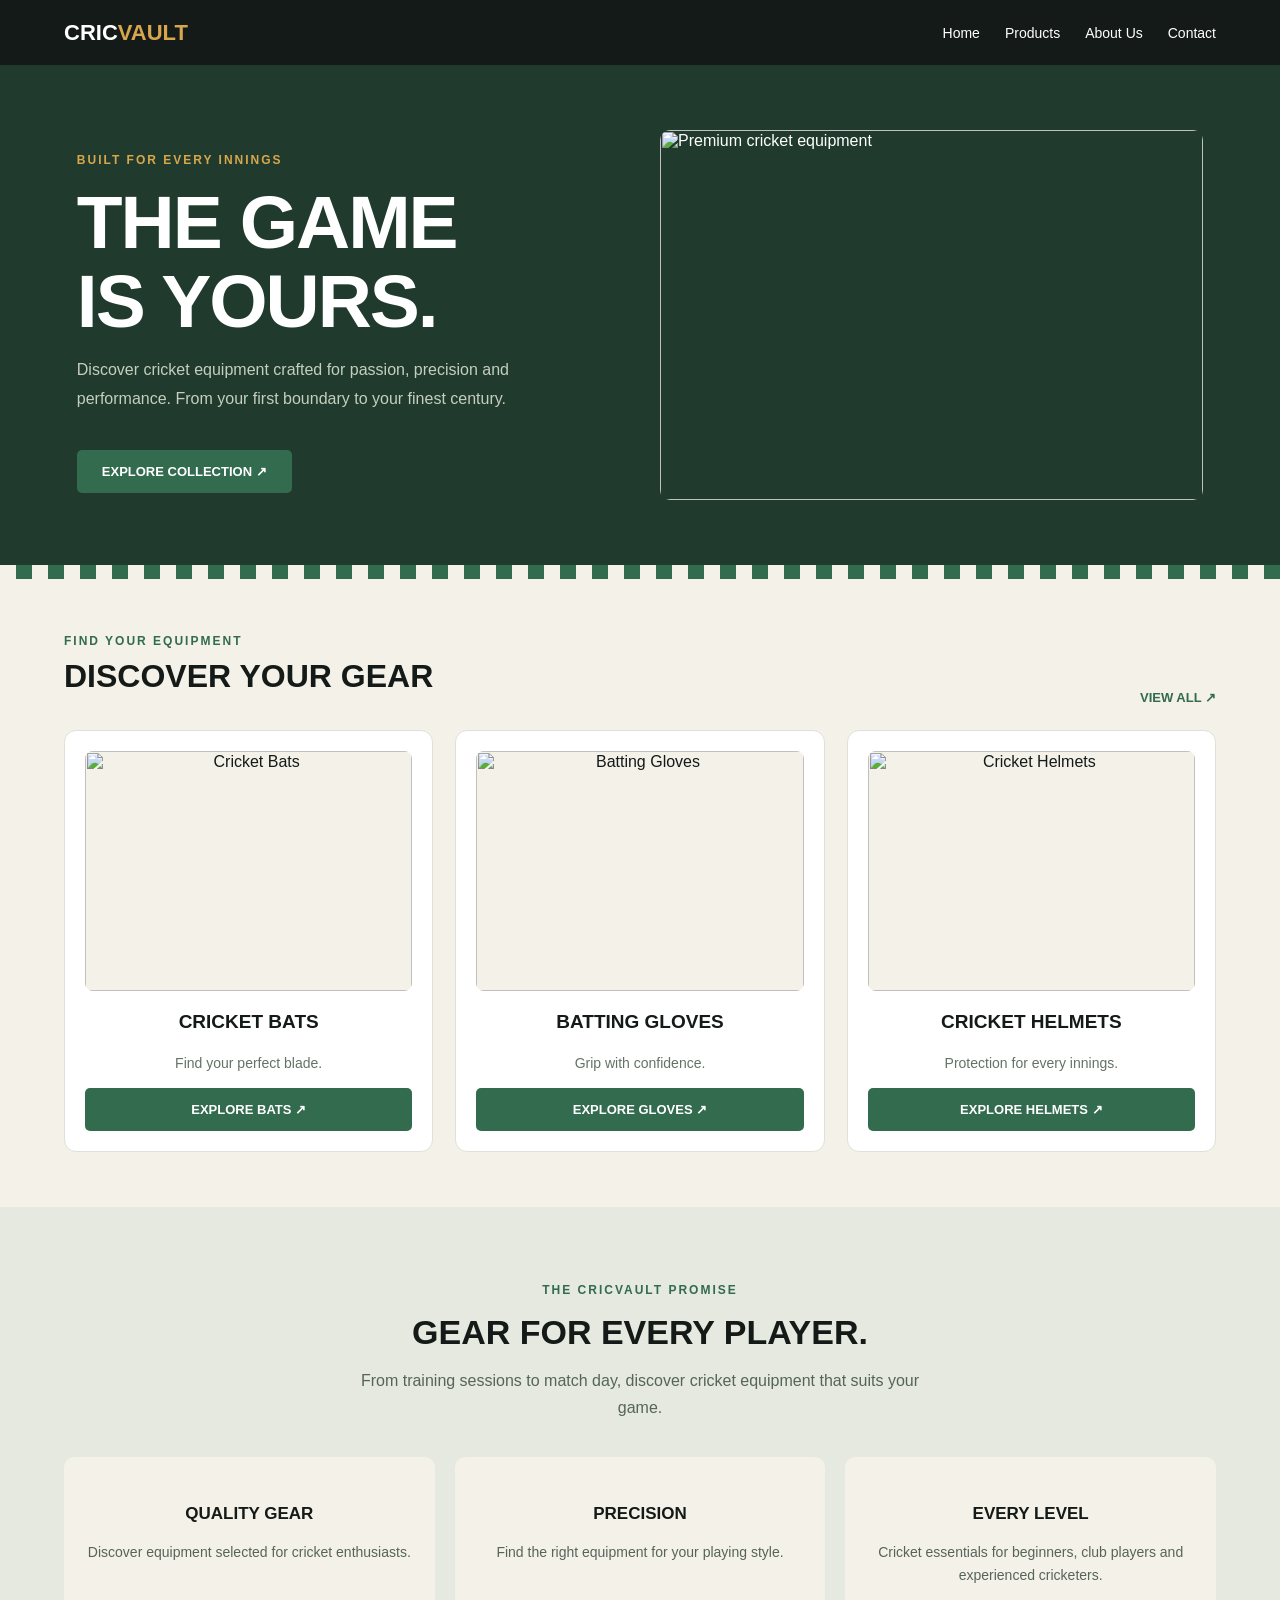
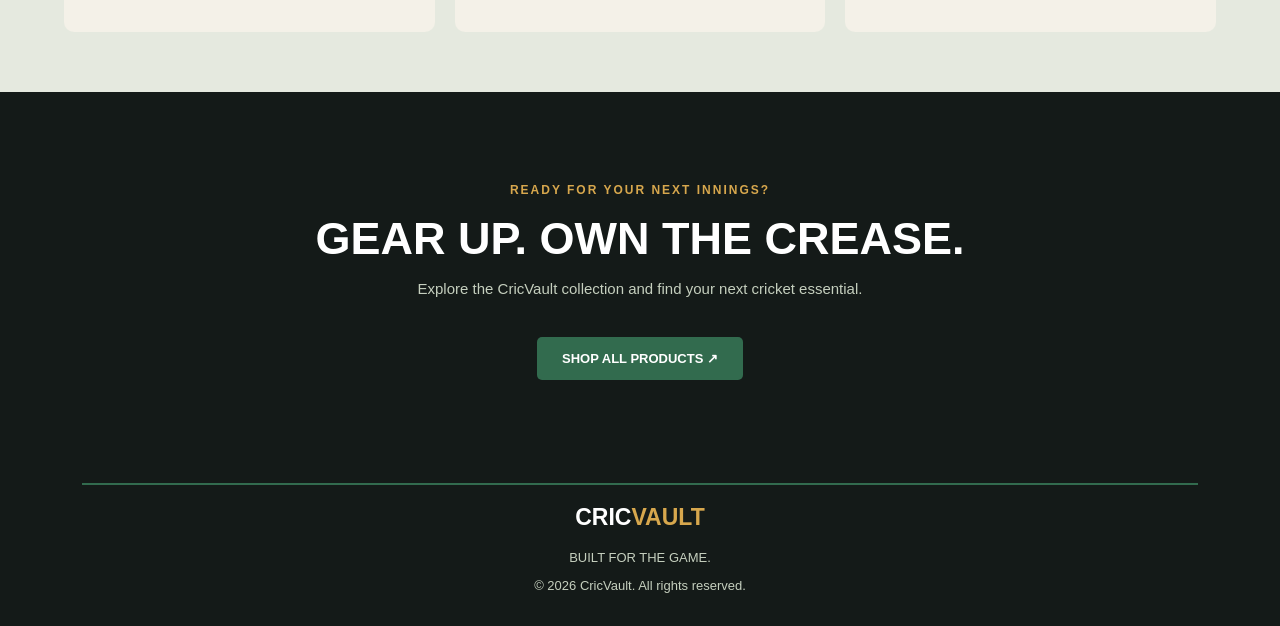
==== index.html @ b8066f30 "Add files via upload" ====
<html>

<head>

    <meta name="viewport"
          content="width=device-width, initial-scale=1.0">

    <title>CricVault</title>
    <link rel="stylesheet" href="index.css">
</head>

<body>

    <header>
        <h1>
            <a href="index.html">
                CRIC<span>VAULT</span>
            </a>
        </h1>

        <p>
            <a href="index.html">Home</a>
            <a href="products.html">Products</a>
            <a href="about_us.html">About Us</a>
            <a href="contact_us.html">Contact</a>
        </p>
    </header>

    <!-- HERO SECTION -->

    <section id="hero">

        <div class="hero-text">
            <h4>BUILT FOR EVERY INNINGS</h4>

            <h1>THE GAME<br>IS YOURS.</h1>

            <p>
                Discover cricket equipment crafted
                for passion, precision and performance.
                From your first boundary to your finest century.
            </p>

            <a href="products.html" class="btn">
                EXPLORE COLLECTION ↗
            </a>
        </div>

        <div class="hero-image">
            <img src="imgs/bg1.png"
                 alt="Premium cricket equipment">
        </div>

    </section>

    <!-- CHECKERBOARD STRIP -->

    <div class="checker"></div>

    <!-- SHOP BY CATEGORY -->

    <section class="categories">

        <div class="section-heading">
            <div>
                <h4>FIND YOUR EQUIPMENT</h4>
                <h2>DISCOVER YOUR GEAR</h2>
            </div>

            <a href="products.html">VIEW ALL ↗</a>
        </div>

        <div class="Products">

            <div class="product-card">
                <img src="imgs/bat1.png"
                     alt="Cricket Bats">

                <h3>CRICKET BATS</h3>

                <p>
                    Find your perfect blade.
                </p>

                <a href="products.html" class="btn">
                    EXPLORE BATS ↗
                </a>
            </div>

            <div class="product-card">
                <img src="imgs/gloves.jpg"
                     alt="Batting Gloves">

                <h3>BATTING GLOVES</h3>

                <p>
                    Grip with confidence.
                </p>

                <a href="products.html" class="btn">
                    EXPLORE GLOVES ↗
                </a>
            </div>

            <div class="product-card">
                <img src="imgs/helmet1.png"
                     alt="Cricket Helmets">

                <h3>CRICKET HELMETS</h3>

                <p>
                    Protection for every innings.
                </p>

                <a href="products.html" class="btn">
                    EXPLORE HELMETS ↗
                </a>
            </div>

        </div>

    </section>

    <!-- WHY CRICVAULT -->

    <section class="why-us">

        <h4>THE CRICVAULT PROMISE</h4>

        <h2>GEAR FOR EVERY PLAYER.</h2>

        <p>
            From training sessions to match day,
            discover cricket equipment that suits your game.
        </p>

        <div class="features">

            <div class="feature-card">
                <h3>QUALITY GEAR</h3>
                <p>
                    Discover equipment selected
                    for cricket enthusiasts.
                </p>
            </div>

            <div class="feature-card">
                <h3>PRECISION</h3>
                <p>
                    Find the right equipment
                    for your playing style.
                </p>
            </div>

            <div class="feature-card">
                <h3>EVERY LEVEL</h3>
                <p>
                    Cricket essentials for beginners,
                    club players and experienced cricketers.
                </p>
            </div>

        </div>

    </section>

    <!-- SHOP NOW SECTION -->

    <section class="shop-now">

        <h4>READY FOR YOUR NEXT INNINGS?</h4>

        <h2>GEAR UP. OWN THE CREASE.</h2>

        <p>
            Explore the CricVault collection and
            find your next cricket essential.
        </p>

        <a href="products.html" class="btn">
            SHOP ALL PRODUCTS ↗
        </a>

    </section>

    <!-- FOOTER -->

    <footer>
        <hr>

        <h2>CRIC<span>VAULT</span></h2>

        <p>BUILT FOR THE GAME.</p>

        <p>
            © 2026 CricVault. All rights reserved.
        </p>
    </footer>

</body>
</html>
---- index.css ----
* {
    box-sizing: border-box;
}

html {
    scroll-behavior: smooth;
}

body {
    margin: 0;
    padding: 0;
    min-height: 100vh;
    display: flex;
    flex-direction: column;
    font-family: Arial, Helvetica, sans-serif;
    background-color: #F4F1E8;
    color: #141A18;
}

/* HEADER */

header {
    background-color: #141A18;
    height: 65px;
    padding: 0 5%;

    display: flex;
    justify-content: space-between;
    align-items: center;

    position: sticky;
    top: 0;
    z-index: 100;
}

header h1 {
    font-size: 22px;
    font-weight: 800;
}

header a {
    color: white;
    text-decoration: none;
}

header span,
footer span {
    color: #D7A74D;
}

header p {
    display: flex;
    gap: 25px;
}

header p a {
    font-size: 14px;
}

header p a:hover {
    color: #D7A74D;
}

/* HERO */

#hero {
    background-color: #203B2D;
    color: white;

    display: grid;
    grid-template-columns: 1fr 1fr;
    align-items: center;
    gap: 40px;

    padding: 65px 6%;
    min-height: 500px;
}

.hero-text h4 {
    color: #D7A74D;
    font-size: 12px;
    letter-spacing: 2px;
}

.hero-text h1 {
    font-size: clamp(42px, 6vw, 75px);
    font-weight: 900;
    line-height: 1.05;
    margin: 15px 0;
    letter-spacing: -2px;
}

.hero-text p {
    color: #C5CFBE;
    font-size: 16px;
    line-height: 1.8;
    max-width: 450px;
}

.hero-image {
    width: 100%;
}

.hero-image img {
    width: 100%;
    height: 370px;
    object-fit: cover;
    border-radius: 10px;
    display: block;
}

/* BUTTONS */

.btn {
    display: inline-block;
    background-color: #326B4E;
    color: white;

    padding: 14px 25px;
    border-radius: 5px;

    font-size: 13px;
    font-weight: bold;
    text-decoration: none;

    margin-top: 20px;
    transition: 0.3s ease;
}

.btn:hover {
    background-color: #24543B;
    transform: translateY(-2px);
}

/* CHECKERBOARD */

.checker {
    height: 14px;

    background: conic-gradient(
        #326B4E 25%,
        #F4F1E8 0 50%,
        #326B4E 0 75%,
        #F4F1E8 0
    ) 0 0 / 32px 28px;
}

/* CATEGORY SECTION */

.categories {
    padding: 55px 5%;
}

.section-heading {
    display: flex;
    justify-content: space-between;
    align-items: end;
    gap: 15px;
    margin-bottom: 25px;
}

.section-heading h4 {
    color: #326B4E;
    font-size: 12px;
    letter-spacing: 2px;
    margin: 0;
}

.section-heading h2 {
    font-size: 32px;
    margin: 10px 0;
}

.section-heading a {
    color: #326B4E;
    text-decoration: none;
    font-weight: bold;
    font-size: 13px;
}

/* PRODUCT CARDS */

.Products {
    display: grid;
    grid-template-columns: repeat(3, 1fr);
    gap: 22px;
}

.product-card {
    background-color: white;
    border: 1px solid #DDE2D8;
    border-radius: 12px;

    padding: 20px;
    text-align: center;

    display: flex;
    flex-direction: column;
    align-items: center;

    transition: 0.3s ease;
}

.product-card:hover {
    transform: translateY(-5px);
    box-shadow: 0 10px 25px rgba(20, 26, 24, 0.12);
}

.product-card img {
    width: 100%;
    height: 240px;
    object-fit: contain;

    background-color: #F4F1E8;
    border-radius: 8px;
}

.product-card h3 {
    color: #141A18;
    font-size: 19px;
    margin: 20px 0 5px;
}

.product-card p {
    color: #647267;
    font-size: 14px;
    line-height: 1.6;
}

.product-card .btn {
    margin-top: auto;
    width: 100%;
}

/* WHY CRICVAULT */

.why-us {
    background-color: #E5E9DF;
    padding: 60px 5%;
    text-align: center;
}

.why-us h4 {
    color: #326B4E;
    font-size: 12px;
    letter-spacing: 2px;
}

.why-us h2 {
    font-size: 34px;
    margin: 15px 0;
}

.why-us > p {
    color: #56645A;
    max-width: 600px;
    margin: 0 auto 35px;
    line-height: 1.7;
}

.features {
    display: grid;
    grid-template-columns: repeat(3, 1fr);
    gap: 20px;
}

.feature-card {
    background-color: #F4F1E8;
    padding: 30px 20px;
    border-radius: 10px;
}

.feature-card h3 {
    font-size: 17px;
    color: #141A18;
}

.feature-card p {
    color: #56645A;
    font-size: 14px;
    line-height: 1.7;
}

/* SHOP NOW */

.shop-now {
    background-color: #141A18;
    color: white;
    text-align: center;
    padding: 75px 20px;
}

.shop-now h4 {
    color: #D7A74D;
    font-size: 12px;
    letter-spacing: 2px;
}

.shop-now h2 {
    font-size: clamp(28px, 4vw, 45px);
    margin: 15px 0;
}

.shop-now p {
    color: #C5CFBE;
    font-size: 15px;
}

.shop-now .btn {
    margin-top: 25px;
}

/* FOOTER */

footer {
    background-color: #141A18;
    color: white;
    text-align: center;
    padding: 20px;
    margin-top: auto;
}

footer hr {
    border: none;
    background-color: #326B4E;
    height: 2px;
    width: 90%;
}

footer h2 {
    font-size: 23px;
}

footer p {
    color: #C5CFBE;
    font-size: 13px;
}

/* TABLET */

@media (max-width: 768px) {

    header {
        height: auto;
        flex-direction: column;
        padding: 12px;
    }

    header h1 {
        font-size: 25px;
        margin: 10px 0;
    }

    header p {
        flex-wrap: wrap;
        justify-content: center;
        gap: 15px;
    }

    #hero {
        grid-template-columns: 1fr;
        padding: 45px 5%;
        gap: 25px;
    }

    .hero-text h1 {
        font-size: 45px;
    }

    .hero-image img {
        height: 300px;
    }

    .Products {
        grid-template-columns: repeat(2, 1fr);
    }

    .features {
        grid-template-columns: 1fr;
    }
}

/* MOBILE */

@media (max-width: 480px) {

    .hero-text h1 {
        font-size: 38px;
    }

    .hero-image img {
        height: 220px;
    }

    .Products {
        grid-template-columns: 1fr;
    }

    .section-heading h2 {
        font-size: 24px;
    }

    .why-us h2 {
        font-size: 27px;
    }

    .categories {
        padding: 35px 5%;
    }
}
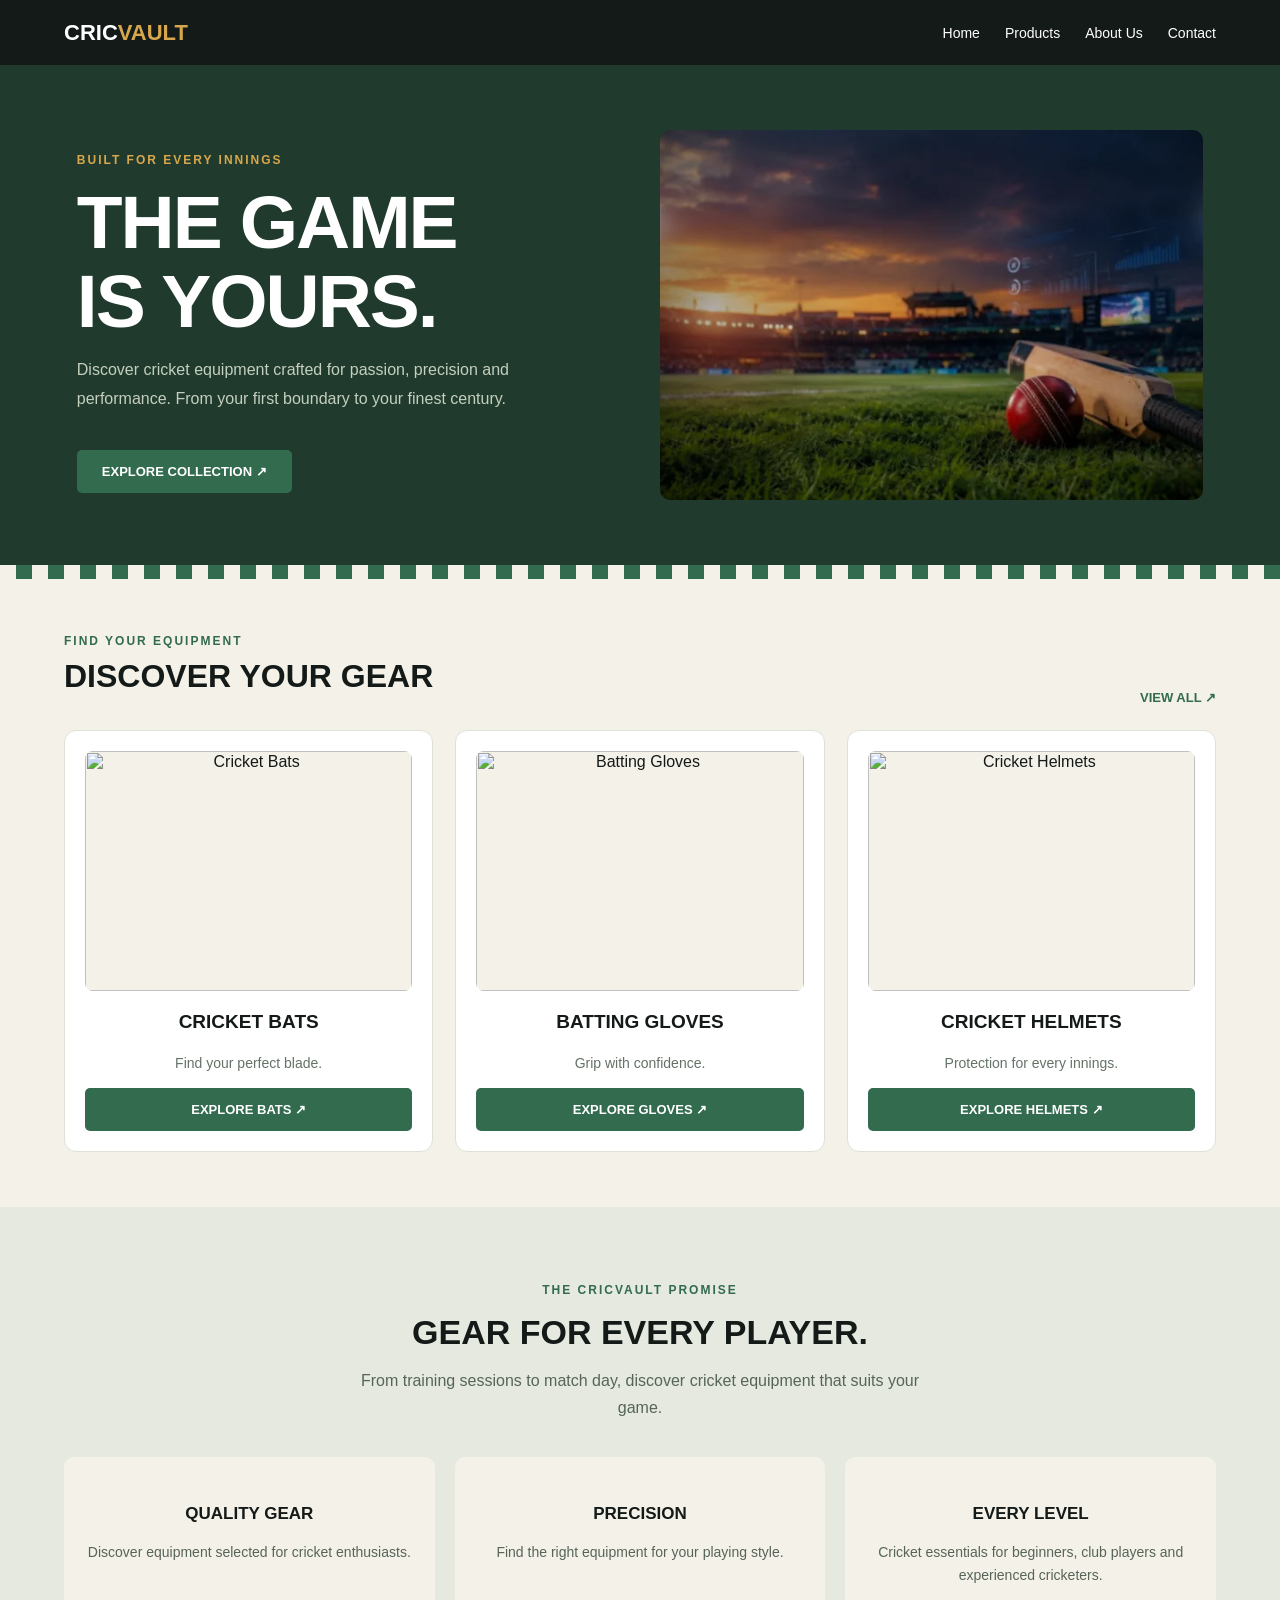
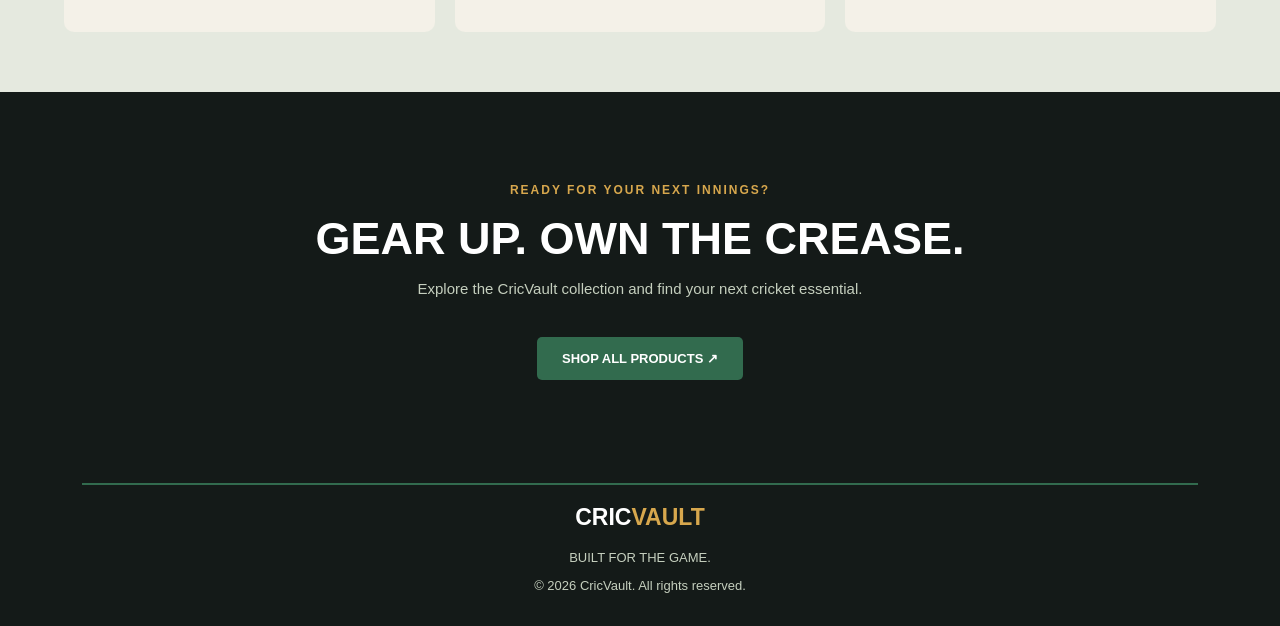
==== commit 37c6468b: "Update index.html" ====
--- a/index.html
+++ b/index.html
@@ -49,7 +49,7 @@
         </div>
 
         <div class="hero-image">
-            <img src="imgs/bg1.png"
+            <img src="bg1.png"
                  alt="Premium cricket equipment">
         </div>
 
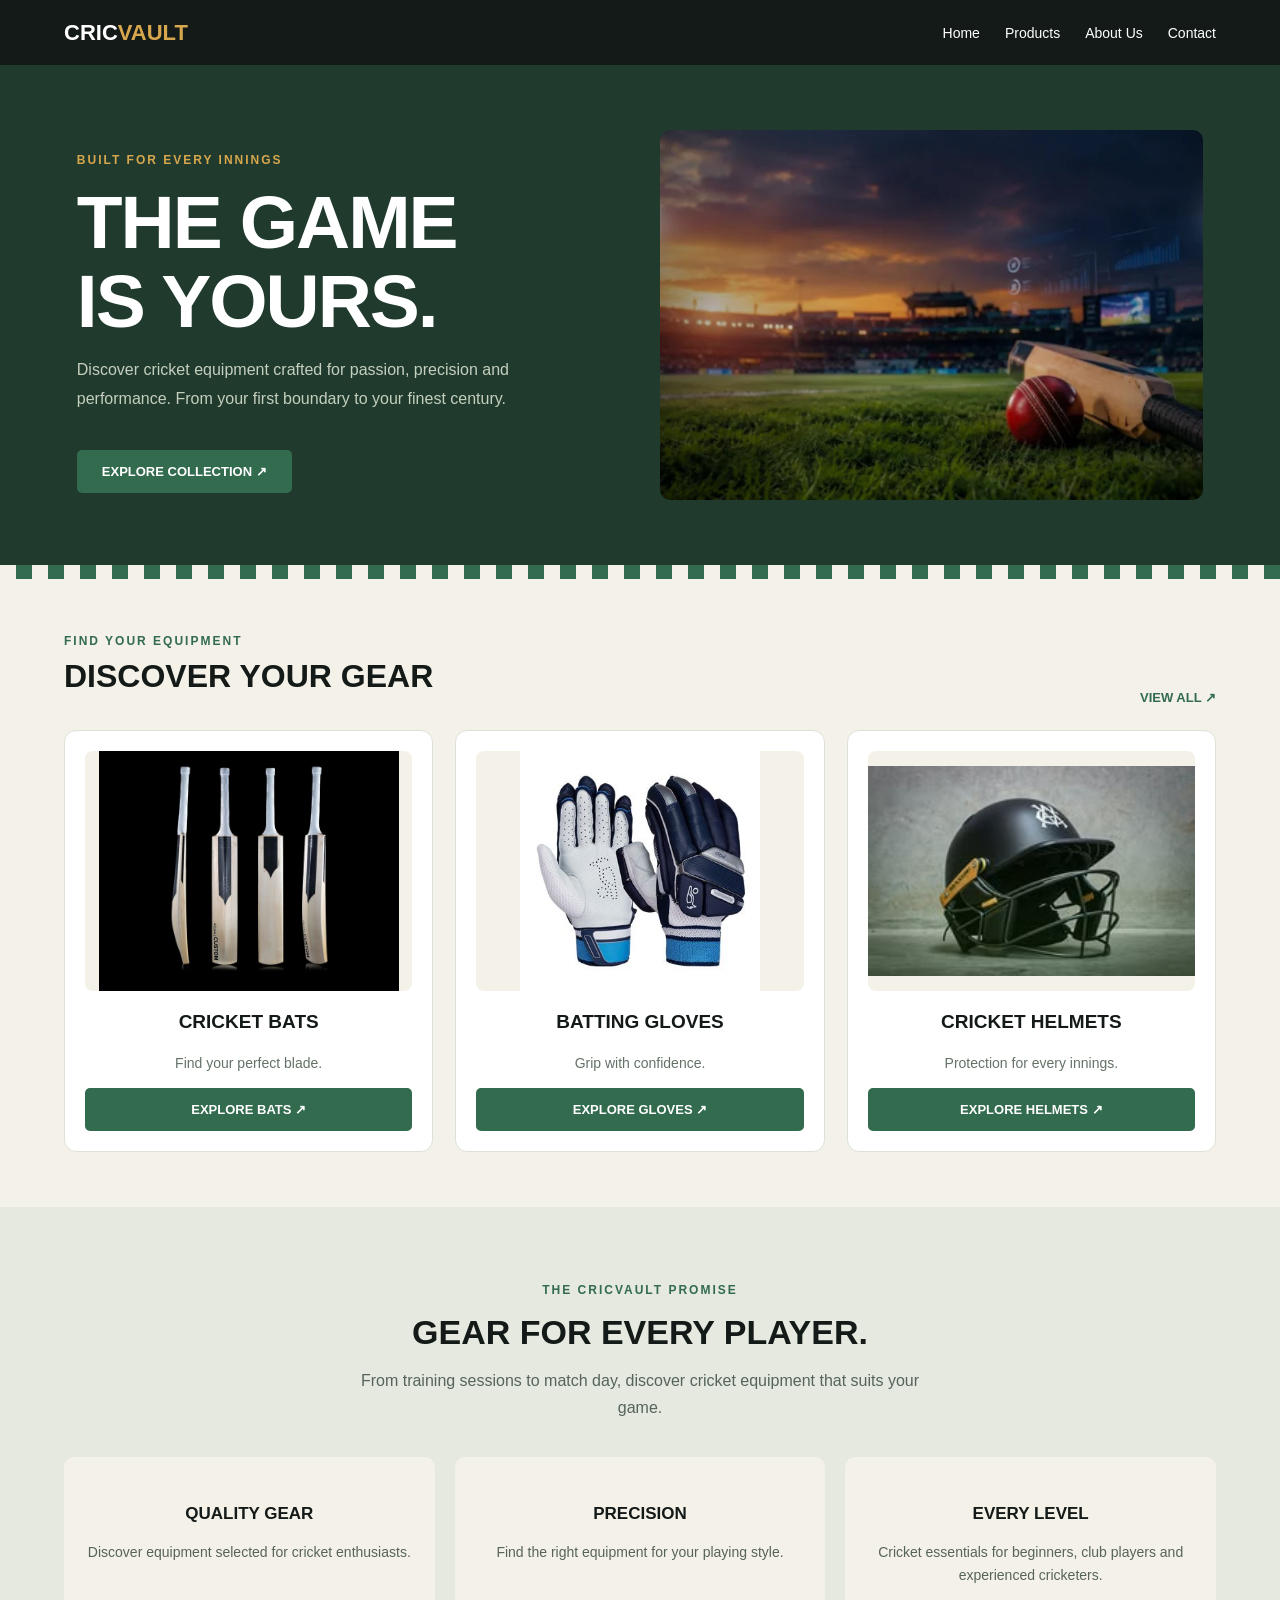
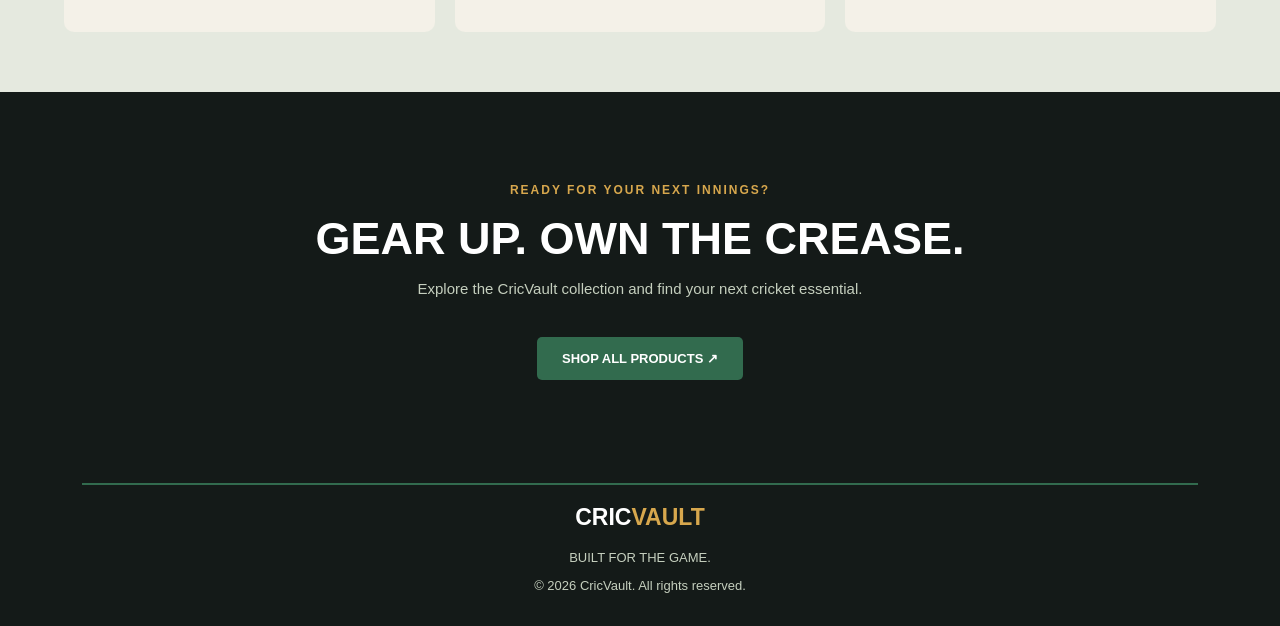
==== commit 2f1b3474: "Update index.html" ====
--- a/index.html
+++ b/index.html
@@ -75,7 +75,7 @@
         <div class="Products">
 
             <div class="product-card">
-                <img src="imgs/bat1.png"
+                <img src="bat1.png"
                      alt="Cricket Bats">
 
                 <h3>CRICKET BATS</h3>
@@ -90,7 +90,7 @@
             </div>
 
             <div class="product-card">
-                <img src="imgs/gloves.jpg"
+                <img src="gloves.jpg"
                      alt="Batting Gloves">
 
                 <h3>BATTING GLOVES</h3>
@@ -105,7 +105,7 @@
             </div>
 
             <div class="product-card">
-                <img src="imgs/helmet1.png"
+                <img src="helmet1.png"
                      alt="Cricket Helmets">
 
                 <h3>CRICKET HELMETS</h3>
